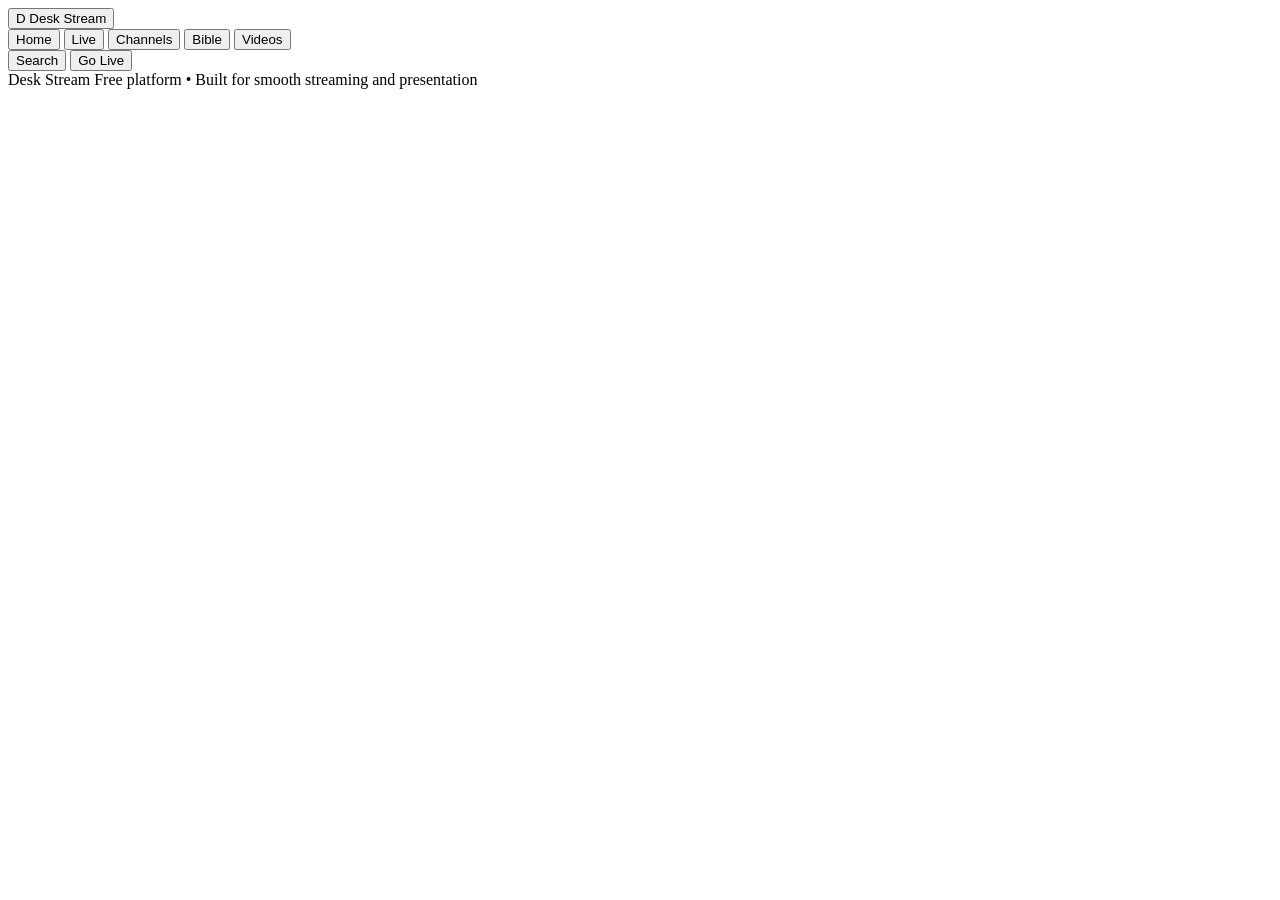
==== index.html @ 9020c69a "Create index.html" ====
<!doctype html>
<html lang="en">
<head>
  <meta charset="UTF-8">
  <meta name="viewport" content="width=device-width, initial-scale=1">
  <meta
    name="description"
    content="Desk Stream - live streaming, channels and Bible projection."
  >
  <title>Desk Stream</title>
  <link rel="stylesheet" href="/styles.css">
</head>

<body>

  <header class="topbar">

    <button class="brand" data-page="home">
      <span class="brand-mark">D</span>
      Desk Stream
    </button>

    <nav>
      <button data-page="home">Home</button>
      <button data-page="live">Live</button>
      <button data-page="channels">Channels</button>
      <button data-page="bible">Bible</button>
      <button data-page="videos">Videos</button>
    </nav>

    <div class="top-actions">
      <button class="ghost" id="searchBtn">
        Search
      </button>

      <button class="primary" data-page="studio">
        Go Live
      </button>
    </div>

  </header>

  <main id="app"></main>

  <footer>
    <span>Desk Stream</span>
    <span>
      Free platform • Built for smooth streaming and presentation
    </span>
  </footer>

  <script src="/app.js"></script>

</body>
</html>
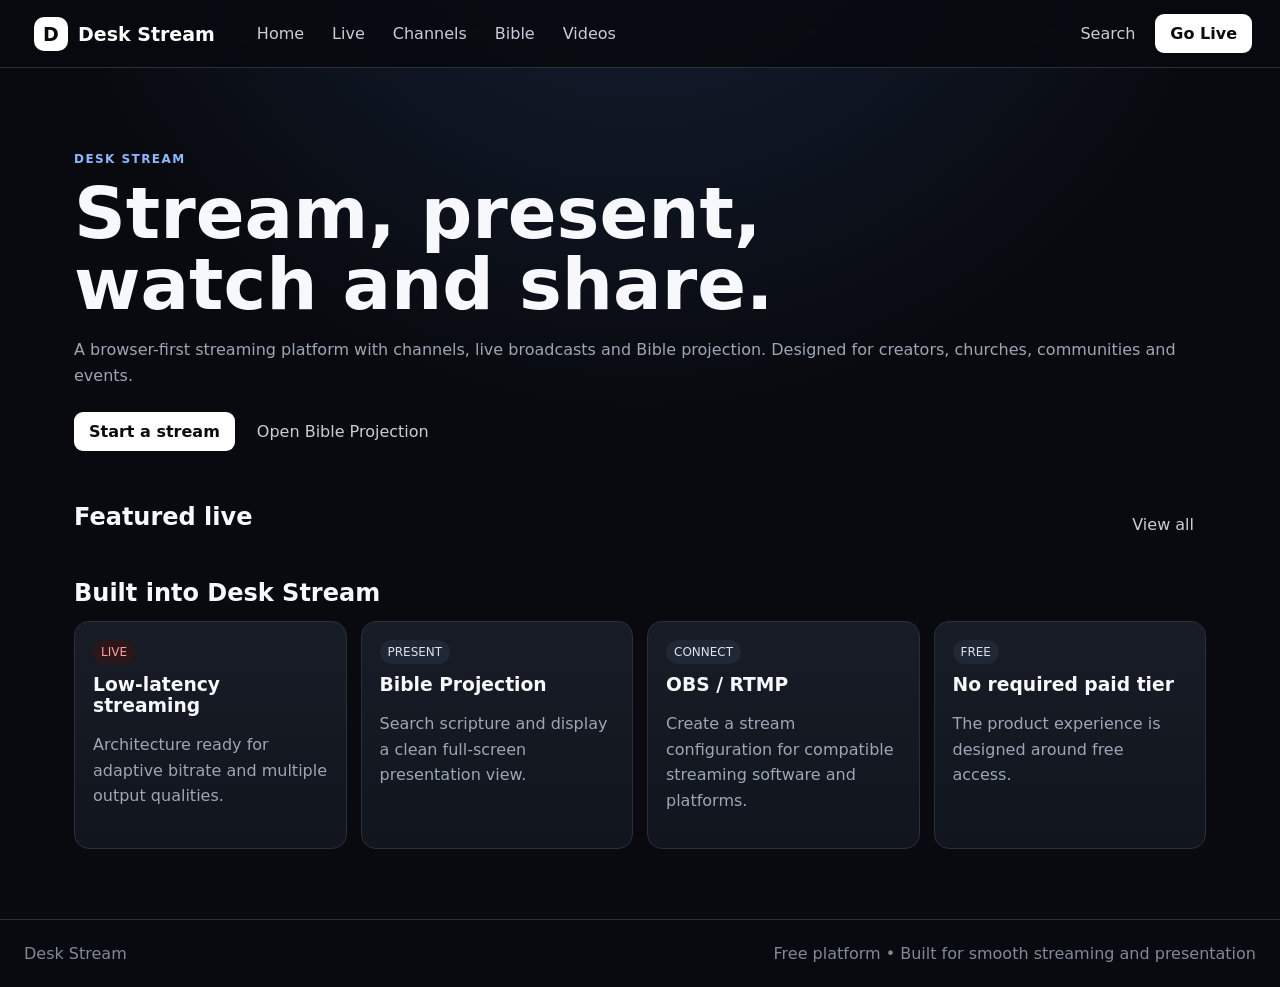
==== commit 4a474b71: "Update index.html" ====
--- a/index.html
+++ b/index.html
@@ -8,7 +8,8 @@
     content="Desk Stream - live streaming, channels and Bible projection."
   >
   <title>Desk Stream</title>
-  <link rel="stylesheet" href="/styles.css">
+
+  <link rel="stylesheet" href="./styles.css">
 </head>
 
 <body>
@@ -49,7 +50,7 @@
     </span>
   </footer>
 
-  <script src="/app.js"></script>
+  <script src="./app.js"></script>
 
 </body>
 </html>
--- a/styles.css
+++ b/styles.css
@@ -0,0 +1,407 @@
+:root {
+  font-family:
+    Inter,
+    system-ui,
+    -apple-system,
+    BlinkMacSystemFont,
+    "Segoe UI",
+    sans-serif;
+
+  color: #f7f8fb;
+  background: #080a0f;
+
+  --panel: #11151d;
+  --panel2: #171c26;
+  --line: #29303d;
+  --muted: #9da6b5;
+  --accent: #6ea8ff;
+}
+
+* {
+  box-sizing: border-box;
+}
+
+body {
+  margin: 0;
+  min-height: 100vh;
+  background:
+    radial-gradient(
+      circle at 50% -20%,
+      #17243b,
+      #080a0f 45%
+    );
+}
+
+/* Buttons */
+
+button,
+input,
+select,
+textarea {
+  font: inherit;
+}
+
+button {
+  cursor: pointer;
+}
+
+/* Top navigation */
+
+.topbar {
+  height: 68px;
+
+  display: flex;
+  align-items: center;
+  gap: 24px;
+
+  padding: 0 28px;
+
+  border-bottom: 1px solid var(--line);
+
+  background: rgba(8, 10, 15, 0.88);
+
+  position: sticky;
+  top: 0;
+
+  z-index: 5;
+
+  backdrop-filter: blur(14px);
+}
+
+.brand {
+  border: 0;
+  background: none;
+
+  color: white;
+
+  font-size: 19px;
+  font-weight: 800;
+
+  display: flex;
+  align-items: center;
+  gap: 10px;
+}
+
+.brand-mark {
+  width: 34px;
+  height: 34px;
+
+  display: grid;
+  place-items: center;
+
+  border-radius: 10px;
+
+  background: #ffffff;
+  color: #080a0f;
+}
+
+nav {
+  display: flex;
+  gap: 4px;
+  flex: 1;
+}
+
+nav button,
+.ghost {
+  background: transparent;
+
+  border: 0;
+
+  color: #c7ceda;
+
+  padding: 10px 12px;
+
+  border-radius: 9px;
+}
+
+nav button:hover,
+.ghost:hover {
+  background: #161b24;
+  color: white;
+}
+
+.top-actions {
+  display: flex;
+  gap: 8px;
+}
+
+/* Primary button */
+
+.primary {
+  border: 0;
+
+  background: white;
+  color: #090b10;
+
+  font-weight: 750;
+
+  padding: 10px 15px;
+
+  border-radius: 9px;
+}
+
+.primary:hover {
+  opacity: 0.9;
+}
+
+/* Main */
+
+main {
+  max-width: 1180px;
+
+  margin: auto;
+
+  padding: 42px 24px 70px;
+}
+
+/* Hero */
+
+.hero {
+  padding: 42px 0 28px;
+}
+
+.eyebrow {
+  color: #8db8ff;
+
+  font-weight: 750;
+
+  text-transform: uppercase;
+
+  letter-spacing: 0.12em;
+
+  font-size: 12px;
+}
+
+h1 {
+  font-size: clamp(38px, 7vw, 72px);
+
+  line-height: 0.98;
+
+  max-width: 780px;
+
+  margin: 12px 0 18px;
+}
+
+h2 {
+  margin: 0 0 14px;
+}
+
+p {
+  color: var(--muted);
+
+  line-height: 1.6;
+}
+
+/* Actions */
+
+.actions {
+  display: flex;
+
+  gap: 10px;
+
+  flex-wrap: wrap;
+
+  margin: 24px 0;
+}
+
+/* Cards */
+
+.grid {
+  display: grid;
+
+  grid-template-columns:
+    repeat(
+      auto-fit,
+      minmax(220px, 1fr)
+    );
+
+  gap: 14px;
+}
+
+.card {
+  background:
+    linear-gradient(
+      180deg,
+      var(--panel2),
+      var(--panel)
+    );
+
+  border: 1px solid var(--line);
+
+  border-radius: 15px;
+
+  padding: 18px;
+}
+
+.card h3 {
+  margin: 10px 0 7px;
+}
+
+/* Badges */
+
+.badge {
+  display: inline-flex;
+
+  padding: 5px 8px;
+
+  border-radius: 999px;
+
+  background: #202735;
+
+  color: #d9e1ed;
+
+  font-size: 12px;
+}
+
+.live {
+  background: #2b1719;
+  color: #ff9ca1;
+}
+
+/* Video player */
+
+.video {
+  aspect-ratio: 16 / 9;
+
+  border-radius: 16px;
+
+  border: 1px solid var(--line);
+
+  background: #030407;
+
+  display: grid;
+
+  place-items: center;
+
+  color: #687284;
+}
+
+/* Forms */
+
+.row {
+  display: flex;
+
+  gap: 10px;
+
+  align-items: center;
+
+  justify-content: space-between;
+
+  flex-wrap: wrap;
+}
+
+.form {
+  display: grid;
+
+  gap: 14px;
+
+  max-width: 720px;
+}
+
+label {
+  display: grid;
+
+  gap: 7px;
+
+  color: #d7dce5;
+
+  font-weight: 650;
+}
+
+input,
+select,
+textarea {
+  width: 100%;
+
+  padding: 12px 13px;
+
+  border-radius: 9px;
+
+  border: 1px solid var(--line);
+
+  background: #0c1017;
+
+  color: white;
+
+  outline: none;
+}
+
+input:focus,
+select:focus,
+textarea:focus {
+  border-color: #668fd0;
+}
+
+/* Code blocks */
+
+pre {
+  overflow: auto;
+
+  background: #07090d;
+
+  border: 1px solid var(--line);
+
+  padding: 14px;
+
+  border-radius: 10px;
+}
+
+/* Empty states */
+
+.empty {
+  padding: 50px 20px;
+
+  text-align: center;
+
+  border: 1px dashed var(--line);
+
+  border-radius: 14px;
+}
+
+.small {
+  font-size: 13px;
+
+  color: #8993a3;
+}
+
+/* Footer */
+
+footer {
+  border-top: 1px solid var(--line);
+
+  color: #7f8998;
+
+  padding: 24px;
+
+  display: flex;
+
+  justify-content: space-between;
+
+  gap: 20px;
+
+  flex-wrap: wrap;
+}
+
+/* Mobile */
+
+@media (max-width: 800px) {
+
+  .topbar {
+    padding: 0 14px;
+
+    gap: 8px;
+  }
+
+  nav {
+    display: none;
+  }
+
+  .top-actions {
+    margin-left: auto;
+  }
+
+  main {
+    padding: 28px 16px 50px;
+  }
+
+}
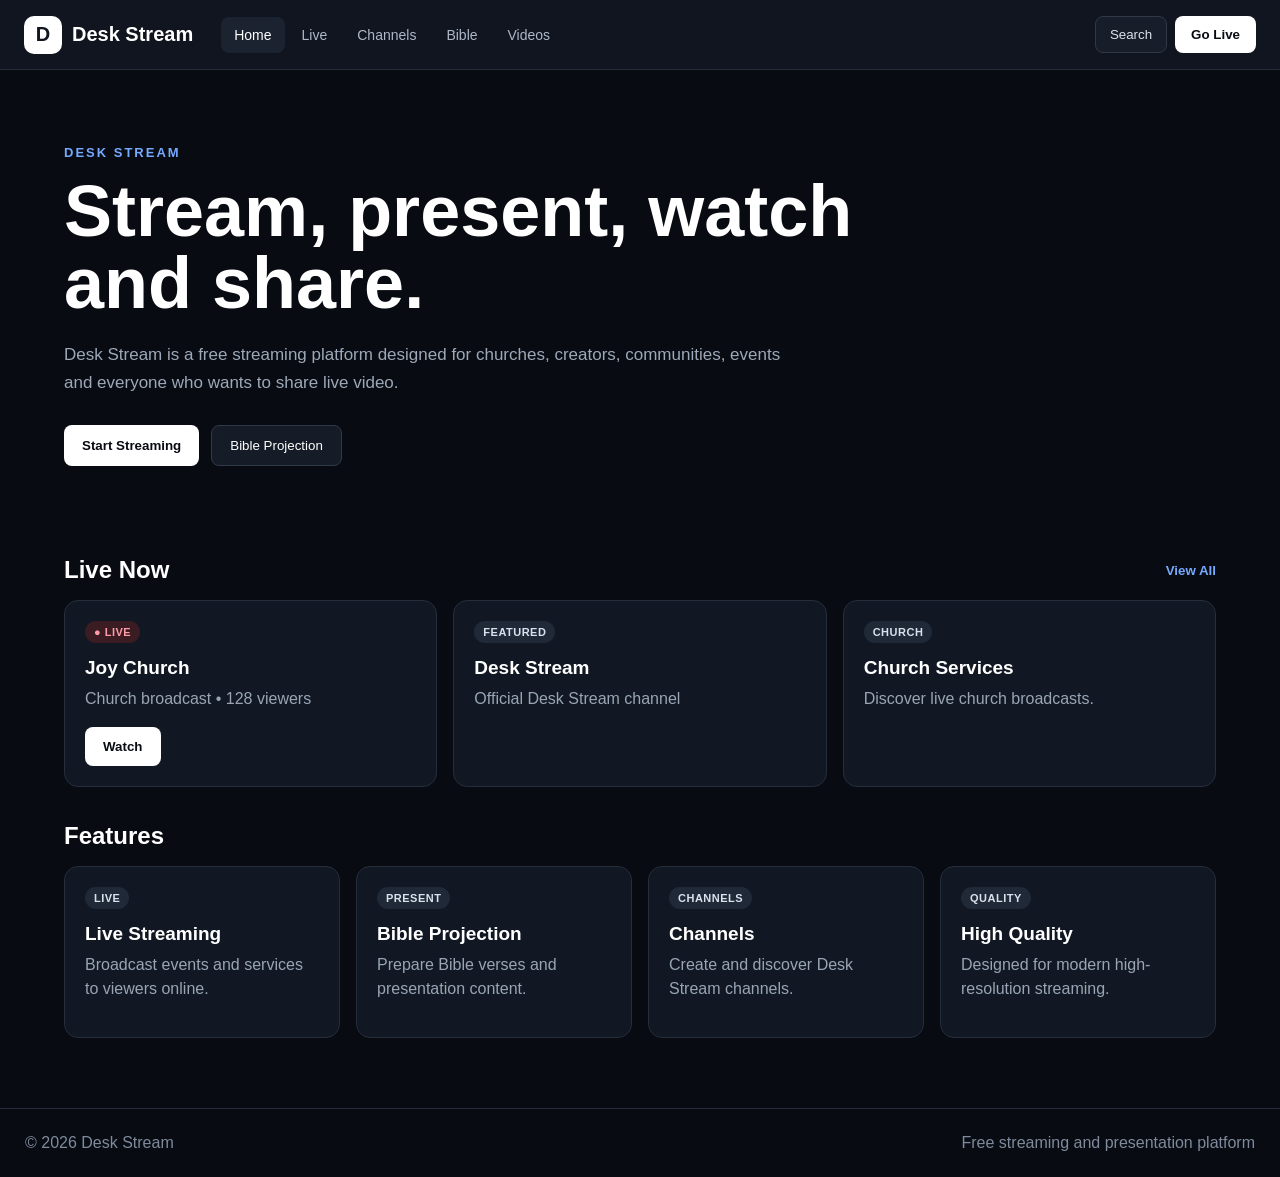
==== commit c3ece386: "Update index.html" ====
--- a/index.html
+++ b/index.html
@@ -1,56 +1,1475 @@
-<!doctype html>
+<!DOCTYPE html>
 <html lang="en">
 <head>
   <meta charset="UTF-8">
-  <meta name="viewport" content="width=device-width, initial-scale=1">
-  <meta
-    name="description"
-    content="Desk Stream - live streaming, channels and Bible projection."
-  >
+  <meta name="viewport" content="width=device-width, initial-scale=1.0">
+
   <title>Desk Stream</title>
 
-  <link rel="stylesheet" href="./styles.css">
+  <style>
+    * {
+      box-sizing: border-box;
+      margin: 0;
+      padding: 0;
+    }
+
+    body {
+      font-family: Arial, Helvetica, sans-serif;
+      background: #080b12;
+      color: #ffffff;
+      min-height: 100vh;
+    }
+
+    button {
+      font-family: inherit;
+      cursor: pointer;
+    }
+
+    /* =========================
+       TOP BAR
+    ========================= */
+
+    .topbar {
+      height: 70px;
+      background: #10151f;
+      border-bottom: 1px solid #252d3a;
+
+      display: flex;
+      align-items: center;
+
+      padding: 0 24px;
+      gap: 28px;
+
+      position: sticky;
+      top: 0;
+      z-index: 100;
+    }
+
+    .brand {
+      display: flex;
+      align-items: center;
+      gap: 10px;
+
+      background: transparent;
+      border: none;
+      color: white;
+
+      font-size: 20px;
+      font-weight: 700;
+
+      white-space: nowrap;
+    }
+
+    .brand-icon {
+      width: 38px;
+      height: 38px;
+
+      background: #ffffff;
+      color: #10151f;
+
+      border-radius: 10px;
+
+      display: flex;
+      align-items: center;
+      justify-content: center;
+
+      font-weight: 800;
+      font-size: 20px;
+    }
+
+    .nav {
+      display: flex;
+      align-items: center;
+      gap: 4px;
+
+      flex: 1;
+    }
+
+    .nav button {
+      background: transparent;
+      border: none;
+
+      color: #aeb8c8;
+
+      padding: 10px 13px;
+      border-radius: 8px;
+
+      font-size: 14px;
+    }
+
+    .nav button:hover,
+    .nav button.active {
+      background: #1b2230;
+      color: white;
+    }
+
+    .top-actions {
+      display: flex;
+      gap: 8px;
+    }
+
+    .search-button {
+      background: #171e29;
+      border: 1px solid #303948;
+
+      color: #dbe2ec;
+
+      padding: 10px 14px;
+      border-radius: 8px;
+    }
+
+    .live-button {
+      background: white;
+      color: #080b12;
+
+      border: none;
+
+      padding: 10px 16px;
+      border-radius: 8px;
+
+      font-weight: 700;
+    }
+
+    /* =========================
+       MAIN
+    ========================= */
+
+    main {
+      width: min(1200px, 100%);
+      margin: auto;
+      padding: 40px 24px 70px;
+    }
+
+    /* =========================
+       HERO
+    ========================= */
+
+    .hero {
+      padding: 35px 0 55px;
+    }
+
+    .eyebrow {
+      color: #75aaff;
+
+      font-size: 13px;
+      font-weight: 700;
+
+      letter-spacing: 2px;
+
+      margin-bottom: 15px;
+    }
+
+    .hero h1 {
+      font-size: clamp(42px, 7vw, 72px);
+      line-height: 1;
+
+      max-width: 850px;
+
+      margin-bottom: 22px;
+    }
+
+    .hero p {
+      max-width: 720px;
+
+      color: #9da8b8;
+
+      font-size: 17px;
+      line-height: 1.65;
+    }
+
+    .hero-actions {
+      display: flex;
+      gap: 12px;
+
+      margin-top: 28px;
+
+      flex-wrap: wrap;
+    }
+
+    .primary-button {
+      background: white;
+      color: #080b12;
+
+      border: none;
+
+      padding: 12px 18px;
+
+      border-radius: 8px;
+
+      font-weight: 700;
+    }
+
+    .secondary-button {
+      background: #151c27;
+
+      color: white;
+
+      border: 1px solid #303948;
+
+      padding: 12px 18px;
+
+      border-radius: 8px;
+    }
+
+    /* =========================
+       SECTIONS
+    ========================= */
+
+    .section {
+      margin-top: 35px;
+    }
+
+    .section-header {
+      display: flex;
+      align-items: center;
+      justify-content: space-between;
+
+      gap: 15px;
+
+      margin-bottom: 16px;
+    }
+
+    .section-header h2 {
+      font-size: 24px;
+    }
+
+    .section-header button {
+      background: transparent;
+      border: none;
+
+      color: #75aaff;
+
+      font-weight: 600;
+    }
+
+    /* =========================
+       CARDS
+    ========================= */
+
+    .cards {
+      display: grid;
+
+      grid-template-columns:
+        repeat(auto-fit, minmax(220px, 1fr));
+
+      gap: 16px;
+    }
+
+    .card {
+      background: #111823;
+
+      border: 1px solid #252e3b;
+
+      border-radius: 14px;
+
+      padding: 20px;
+
+      min-height: 170px;
+
+      transition: transform 0.15s ease,
+                  border-color 0.15s ease;
+    }
+
+    .card:hover {
+      transform: translateY(-2px);
+      border-color: #3c485a;
+    }
+
+    .card h3 {
+      font-size: 19px;
+      margin: 14px 0 8px;
+    }
+
+    .card p {
+      color: #99a5b5;
+
+      line-height: 1.5;
+
+      margin-bottom: 16px;
+    }
+
+    .badge {
+      display: inline-block;
+
+      background: #202938;
+
+      color: #d9e1ec;
+
+      border-radius: 30px;
+
+      padding: 5px 9px;
+
+      font-size: 11px;
+      font-weight: 700;
+
+      letter-spacing: 0.5px;
+    }
+
+    .live-badge {
+      background: #3a1c22;
+      color: #ff9ca8;
+    }
+
+    /* =========================
+       PLAYER
+    ========================= */
+
+    .player {
+      width: 100%;
+
+      aspect-ratio: 16 / 9;
+
+      background: #020306;
+
+      border: 1px solid #252e3b;
+
+      border-radius: 15px;
+
+      display: flex;
+      align-items: center;
+      justify-content: center;
+
+      color: #6f7c8e;
+
+      margin-bottom: 20px;
+    }
+
+    /* =========================
+       SEARCH
+    ========================= */
+
+    .search-box {
+      display: flex;
+      gap: 10px;
+
+      margin-bottom: 30px;
+    }
+
+    .search-box input {
+      flex: 1;
+
+      background: #111823;
+
+      color: white;
+
+      border: 1px solid #303948;
+
+      padding: 13px;
+
+      border-radius: 8px;
+
+      outline: none;
+    }
+
+    /* =========================
+       FOOTER
+    ========================= */
+
+    footer {
+      border-top: 1px solid #252d3a;
+
+      padding: 25px;
+
+      color: #7f8b9c;
+
+      display: flex;
+      justify-content: space-between;
+
+      gap: 20px;
+
+      flex-wrap: wrap;
+    }
+
+    /* =========================
+       MOBILE
+    ========================= */
+
+    @media (max-width: 850px) {
+      .topbar {
+        padding: 0 15px;
+      }
+
+      .nav {
+        display: none;
+      }
+
+      .top-actions {
+        margin-left: auto;
+      }
+    }
+
+    @media (max-width: 550px) {
+      .search-button {
+        display: none;
+      }
+
+      main {
+        padding: 25px 15px 50px;
+      }
+
+      .hero {
+        padding-top: 20px;
+      }
+
+      footer {
+        font-size: 13px;
+      }
+    }
+  </style>
 </head>
 
 <body>
 
+  <!-- =========================
+       TOP NAVIGATION
+  ========================= -->
+
   <header class="topbar">
 
-    <button class="brand" data-page="home">
-      <span class="brand-mark">D</span>
-      Desk Stream
+    <button class="brand" onclick="showHome()">
+
+      <span class="brand-icon">D</span>
+
+      <span>Desk Stream</span>
+
     </button>
 
-    <nav>
-      <button data-page="home">Home</button>
-      <button data-page="live">Live</button>
-      <button data-page="channels">Channels</button>
-      <button data-page="bible">Bible</button>
-      <button data-page="videos">Videos</button>
+
+    <nav class="nav">
+
+      <button id="nav-home" onclick="showHome()">
+        Home
+      </button>
+
+      <button id="nav-live" onclick="showLive()">
+        Live
+      </button>
+
+      <button id="nav-channels" onclick="showChannels()">
+        Channels
+      </button>
+
+      <button id="nav-bible" onclick="showBible()">
+        Bible
+      </button>
+
+      <button id="nav-videos" onclick="showVideos()">
+        Videos
+      </button>
+
     </nav>
 
+
     <div class="top-actions">
-      <button class="ghost" id="searchBtn">
+
+      <button
+        class="search-button"
+        onclick="showSearch()"
+      >
         Search
       </button>
 
-      <button class="primary" data-page="studio">
+      <button
+        class="live-button"
+        onclick="showStudio()"
+      >
         Go Live
       </button>
+
     </div>
 
   </header>
 
+
+  <!-- =========================
+       APPLICATION
+  ========================= -->
+
   <main id="app"></main>
 
+
+  <!-- =========================
+       FOOTER
+  ========================= -->
+
   <footer>
-    <span>Desk Stream</span>
+
     <span>
-      Free platform • Built for smooth streaming and presentation
+      © 2026 Desk Stream
     </span>
+
+    <span>
+      Free streaming and presentation platform
+    </span>
+
   </footer>
 
-  <script src="./app.js"></script>
+
+  <!-- =========================
+       APPLICATION JAVASCRIPT
+  ========================= -->
+
+  <script>
+
+    /* -------------------------
+       NAVIGATION
+    ------------------------- */
+
+    function clearActiveNav() {
+
+      document
+        .querySelectorAll(".nav button")
+        .forEach(button => {
+          button.classList.remove("active");
+        });
+
+    }
+
+
+    function activateNav(id) {
+
+      clearActiveNav();
+
+      const button =
+        document.getElementById(id);
+
+      if (button) {
+        button.classList.add("active");
+      }
+
+    }
+
+
+    /* -------------------------
+       HOME
+    ------------------------- */
+
+    function showHome() {
+
+      activateNav("nav-home");
+
+      document.getElementById("app").innerHTML = `
+
+        <section class="hero">
+
+          <div class="eyebrow">
+            DESK STREAM
+          </div>
+
+          <h1>
+            Stream, present, watch and share.
+          </h1>
+
+          <p>
+            Desk Stream is a free streaming platform
+            designed for churches, creators,
+            communities, events and everyone who
+            wants to share live video.
+          </p>
+
+          <div class="hero-actions">
+
+            <button
+              class="primary-button"
+              onclick="showStudio()"
+            >
+              Start Streaming
+            </button>
+
+            <button
+              class="secondary-button"
+              onclick="showBible()"
+            >
+              Bible Projection
+            </button>
+
+          </div>
+
+        </section>
+
+
+        <section class="section">
+
+          <div class="section-header">
+
+            <h2>
+              Live Now
+            </h2>
+
+            <button onclick="showLive()">
+              View All
+            </button>
+
+          </div>
+
+
+          <div class="cards">
+
+            <div class="card">
+
+              <span class="badge live-badge">
+                ● LIVE
+              </span>
+
+              <h3>
+                Joy Church
+              </h3>
+
+              <p>
+                Church broadcast • 128 viewers
+              </p>
+
+              <button
+                class="primary-button"
+                onclick="watchLive()"
+              >
+                Watch
+              </button>
+
+            </div>
+
+
+            <div class="card">
+
+              <span class="badge">
+                FEATURED
+              </span>
+
+              <h3>
+                Desk Stream
+              </h3>
+
+              <p>
+                Official Desk Stream channel
+              </p>
+
+            </div>
+
+
+            <div class="card">
+
+              <span class="badge">
+                CHURCH
+              </span>
+
+              <h3>
+                Church Services
+              </h3>
+
+              <p>
+                Discover live church broadcasts.
+              </p>
+
+            </div>
+
+          </div>
+
+        </section>
+
+
+        <section class="section">
+
+          <div class="section-header">
+
+            <h2>
+              Features
+            </h2>
+
+          </div>
+
+
+          <div class="cards">
+
+            <div class="card">
+
+              <span class="badge">
+                LIVE
+              </span>
+
+              <h3>
+                Live Streaming
+              </h3>
+
+              <p>
+                Broadcast events and services
+                to viewers online.
+              </p>
+
+            </div>
+
+
+            <div class="card">
+
+              <span class="badge">
+                PRESENT
+              </span>
+
+              <h3>
+                Bible Projection
+              </h3>
+
+              <p>
+                Prepare Bible verses and
+                presentation content.
+              </p>
+
+            </div>
+
+
+            <div class="card">
+
+              <span class="badge">
+                CHANNELS
+              </span>
+
+              <h3>
+                Channels
+              </h3>
+
+              <p>
+                Create and discover Desk Stream
+                channels.
+              </p>
+
+            </div>
+
+
+            <div class="card">
+
+              <span class="badge">
+                QUALITY
+              </span>
+
+              <h3>
+                High Quality
+              </h3>
+
+              <p>
+                Designed for modern
+                high-resolution streaming.
+              </p>
+
+            </div>
+
+          </div>
+
+        </section>
+
+      `;
+
+    }
+
+
+    /* -------------------------
+       LIVE
+    ------------------------- */
+
+    function showLive() {
+
+      activateNav("nav-live");
+
+      document.getElementById("app").innerHTML = `
+
+        <section class="hero">
+
+          <div class="eyebrow">
+            LIVE
+          </div>
+
+          <h1>
+            Live broadcasts
+          </h1>
+
+          <p>
+            Watch live broadcasts from
+            Desk Stream channels.
+          </p>
+
+        </section>
+
+
+        <section class="section">
+
+          <div class="cards">
+
+            <div class="card">
+
+              <span class="badge live-badge">
+                ● LIVE
+              </span>
+
+              <h3>
+                Joy Church
+              </h3>
+
+              <p>
+                Church service • 128 viewers
+              </p>
+
+              <button
+                class="primary-button"
+                onclick="watchLive()"
+              >
+                Watch Live
+              </button>
+
+            </div>
+
+
+            <div class="card">
+
+              <span class="badge live-badge">
+                ● LIVE
+              </span>
+
+              <h3>
+                Desk Stream Events
+              </h3>
+
+              <p>
+                Live events and broadcasts.
+              </p>
+
+              <button
+                class="primary-button"
+                onclick="watchLive()"
+              >
+                Watch
+              </button>
+
+            </div>
+
+          </div>
+
+        </section>
+
+      `;
+
+    }
+
+
+    /* -------------------------
+       CHANNELS
+    ------------------------- */
+
+    function showChannels() {
+
+      activateNav("nav-channels");
+
+      document.getElementById("app").innerHTML = `
+
+        <section class="hero">
+
+          <div class="eyebrow">
+            CHANNELS
+          </div>
+
+          <h1>
+            Discover channels
+          </h1>
+
+          <p>
+            Find streams and content from
+            the Desk Stream community.
+          </p>
+
+        </section>
+
+
+        <section class="section">
+
+          <div class="cards">
+
+            <div class="card">
+
+              <span class="badge">
+                CHURCHES
+              </span>
+
+              <h3>
+                Joy Church
+              </h3>
+
+              <p>
+                Live church broadcasts
+                and services.
+              </p>
+
+            </div>
+
+
+            <div class="card">
+
+              <span class="badge">
+                GAMING
+              </span>
+
+              <h3>
+                Gaming
+              </h3>
+
+              <p>
+                Gaming livestreams
+                and events.
+              </p>
+
+            </div>
+
+
+            <div class="card">
+
+              <span class="badge">
+                MUSIC
+              </span>
+
+              <h3>
+                Music
+              </h3>
+
+              <p>
+                Music broadcasts
+                and performances.
+              </p>
+
+            </div>
+
+
+            <div class="card">
+
+              <span class="badge">
+                EVENTS
+              </span>
+
+              <h3>
+                Events
+              </h3>
+
+              <p>
+                Conferences, meetings
+                and special events.
+              </p>
+
+            </div>
+
+          </div>
+
+        </section>
+
+      `;
+
+    }
+
+
+    /* -------------------------
+       BIBLE
+    ------------------------- */
+
+    function showBible() {
+
+      activateNav("nav-bible");
+
+      document.getElementById("app").innerHTML = `
+
+        <section class="hero">
+
+          <div class="eyebrow">
+            BIBLE PROJECTION
+          </div>
+
+          <h1>
+            Bible Presentation
+          </h1>
+
+          <p>
+            Prepare scripture for your
+            presentation and projection.
+          </p>
+
+        </section>
+
+
+        <section class="section">
+
+          <div class="cards">
+
+            <div class="card">
+
+              <span class="badge">
+                SCRIPTURE
+              </span>
+
+              <h3>
+                Bible Search
+              </h3>
+
+              <p>
+                Search for a Bible book,
+                chapter and verse.
+              </p>
+
+              <button
+                class="primary-button"
+                onclick="openProjection()"
+              >
+                Open Projection
+              </button>
+
+            </div>
+
+
+            <div class="card">
+
+              <span class="badge">
+                DISPLAY
+              </span>
+
+              <h3>
+                Audience Display
+              </h3>
+
+              <p>
+                A clean presentation screen
+                for your audience.
+              </p>
+
+            </div>
+
+
+            <div class="card">
+
+              <span class="badge">
+                STAGE
+              </span>
+
+              <h3>
+                Stage Display
+              </h3>
+
+              <p>
+                Prepare upcoming verses
+                and presentation notes.
+              </p>
+
+            </div>
+
+          </div>
+
+        </section>
+
+      `;
+
+    }
+
+
+    /* -------------------------
+       PROJECTION
+    ------------------------- */
+
+    function openProjection() {
+
+      document.getElementById("app").innerHTML = `
+
+        <section class="hero">
+
+          <div class="eyebrow">
+            PROJECTION
+          </div>
+
+          <h1>
+            Bible Projection
+          </h1>
+
+          <p>
+            Projection preview.
+          </p>
+
+        </section>
+
+
+        <div class="player">
+
+          Bible Projection Preview
+
+        </div>
+
+
+        <button
+          class="primary-button"
+          onclick="showBible()"
+        >
+          Back to Bible
+
+        </button>
+
+      `;
+
+    }
+
+
+    /* -------------------------
+       VIDEOS
+    ------------------------- */
+
+    function showVideos() {
+
+      activateNav("nav-videos");
+
+      document.getElementById("app").innerHTML = `
+
+        <section class="hero">
+
+          <div class="eyebrow">
+            VIDEOS
+          </div>
+
+          <h1>
+            Video Library
+          </h1>
+
+          <p>
+            Your recorded videos and
+            broadcasts will appear here.
+          </p>
+
+        </section>
+
+
+        <section class="section">
+
+          <div class="cards">
+
+            <div class="card">
+
+              <span class="badge">
+                VIDEO
+              </span>
+
+              <h3>
+                Your Videos
+              </h3>
+
+              <p>
+                Upload and organize recordings
+                in a future version.
+              </p>
+
+            </div>
+
+
+            <div class="card">
+
+              <span class="badge">
+                RECORDINGS
+              </span>
+
+              <h3>
+                Live Recordings
+              </h3>
+
+              <p>
+                Saved broadcasts will appear here.
+              </p>
+
+            </div>
+
+          </div>
+
+        </section>
+
+      `;
+
+    }
+
+
+    /* -------------------------
+       CREATOR STUDIO
+    ------------------------- */
+
+    function showStudio() {
+
+      clearActiveNav();
+
+      document.getElementById("app").innerHTML = `
+
+        <section class="hero">
+
+          <div class="eyebrow">
+            CREATOR STUDIO
+          </div>
+
+          <h1>
+            Go Live
+          </h1>
+
+          <p>
+            Configure your Desk Stream
+            broadcast.
+          </p>
+
+        </section>
+
+
+        <section class="section">
+
+          <div class="cards">
+
+            <div class="card">
+
+              <span class="badge">
+                STREAM
+              </span>
+
+              <h3>
+                Create Broadcast
+              </h3>
+
+              <p>
+                Set up a new Desk Stream broadcast.
+              </p>
+
+              <button
+                class="primary-button"
+                onclick="createStream()"
+              >
+                Create Stream
+              </button>
+
+            </div>
+
+
+            <div class="card">
+
+              <span class="badge">
+                DESTINATIONS
+              </span>
+
+              <h3>
+                Streaming Platforms
+              </h3>
+
+              <p>
+                YouTube • TikTok • Facebook
+                • Twitch • Custom RTMP
+              </p>
+
+            </div>
+
+
+            <div class="card">
+
+              <span class="badge">
+                QUALITY
+              </span>
+
+              <h3>
+                Video Quality
+              </h3>
+
+              <p>
+                1080p • 1440p • 4K
+              </p>
+
+            </div>
+
+          </div>
+
+        </section>
+
+      `;
+
+    }
+
+
+    /* -------------------------
+       CREATE STREAM
+    ------------------------- */
+
+    function createStream() {
+
+      alert(
+        "Desk Stream streaming setup will be connected in the next version."
+      );
+
+    }
+
+
+    /* -------------------------
+       WATCH
+    ------------------------- */
+
+    function watchLive() {
+
+      document.getElementById("app").innerHTML = `
+
+        <section class="hero">
+
+          <div class="eyebrow">
+            LIVE PLAYER
+          </div>
+
+          <h1>
+            Joy Church
+          </h1>
+
+          <p>
+            Live broadcast preview.
+          </p>
+
+        </section>
+
+
+        <div class="player">
+
+          Live video player
+
+        </div>
+
+
+        <button
+          class="primary-button"
+          onclick="showLive()"
+        >
+          Back to Live
+
+        </button>
+
+      `;
+
+    }
+
+
+    /* -------------------------
+       SEARCH
+    ------------------------- */
+
+    function showSearch() {
+
+      clearActiveNav();
+
+      document.getElementById("app").innerHTML = `
+
+        <section class="hero">
+
+          <div class="eyebrow">
+            SEARCH
+          </div>
+
+          <h1>
+            Search Desk Stream
+          </h1>
+
+          <p>
+            Find channels, broadcasts,
+            videos and Bible content.
+          </p>
+
+        </section>
+
+
+        <div class="search-box">
+
+          <input
+            id="searchInput"
+            type="text"
+            placeholder="Search Desk Stream..."
+          >
+
+          <button
+            class="primary-button"
+            onclick="performSearch()"
+          >
+            Search
+          </button>
+
+        </div>
+
+
+        <div id="searchResults"></div>
+
+      `;
+
+    }
+
+
+    function performSearch() {
+
+      const input =
+        document.getElementById("searchInput");
+
+      const results =
+        document.getElementById("searchResults");
+
+      const query =
+        input.value.trim();
+
+      if (!query) {
+
+        results.innerHTML = `
+
+          <div class="card">
+
+            Please enter something to search.
+
+          </div>
+
+        `;
+
+        return;
+
+      }
+
+      results.innerHTML = `
+
+        <div class="card">
+
+          <span class="badge">
+            SEARCH
+          </span>
+
+          <h3>
+            Search Results
+          </h3>
+
+          <p>
+            Searching for:
+            <strong>${escapeHTML(query)}</strong>
+          </p>
+
+          <p>
+            Full Desk Stream search will be
+            connected in a future version.
+          </p>
+
+        </div>
+
+      `;
+
+    }
+
+
+    /* -------------------------
+       SECURITY HELPER
+    ------------------------- */
+
+    function escapeHTML(text) {
+
+      return text
+        .replace(/&/g, "&amp;")
+        .replace(/</g, "&lt;")
+        .replace(/>/g, "&gt;")
+        .replace(/"/g, "&quot;")
+        .replace(/'/g, "&#039;");
+
+    }
+
+
+    /* -------------------------
+       START APPLICATION
+    ------------------------- */
+
+    showHome();
+
+  </script>
 
 </body>
 </html>
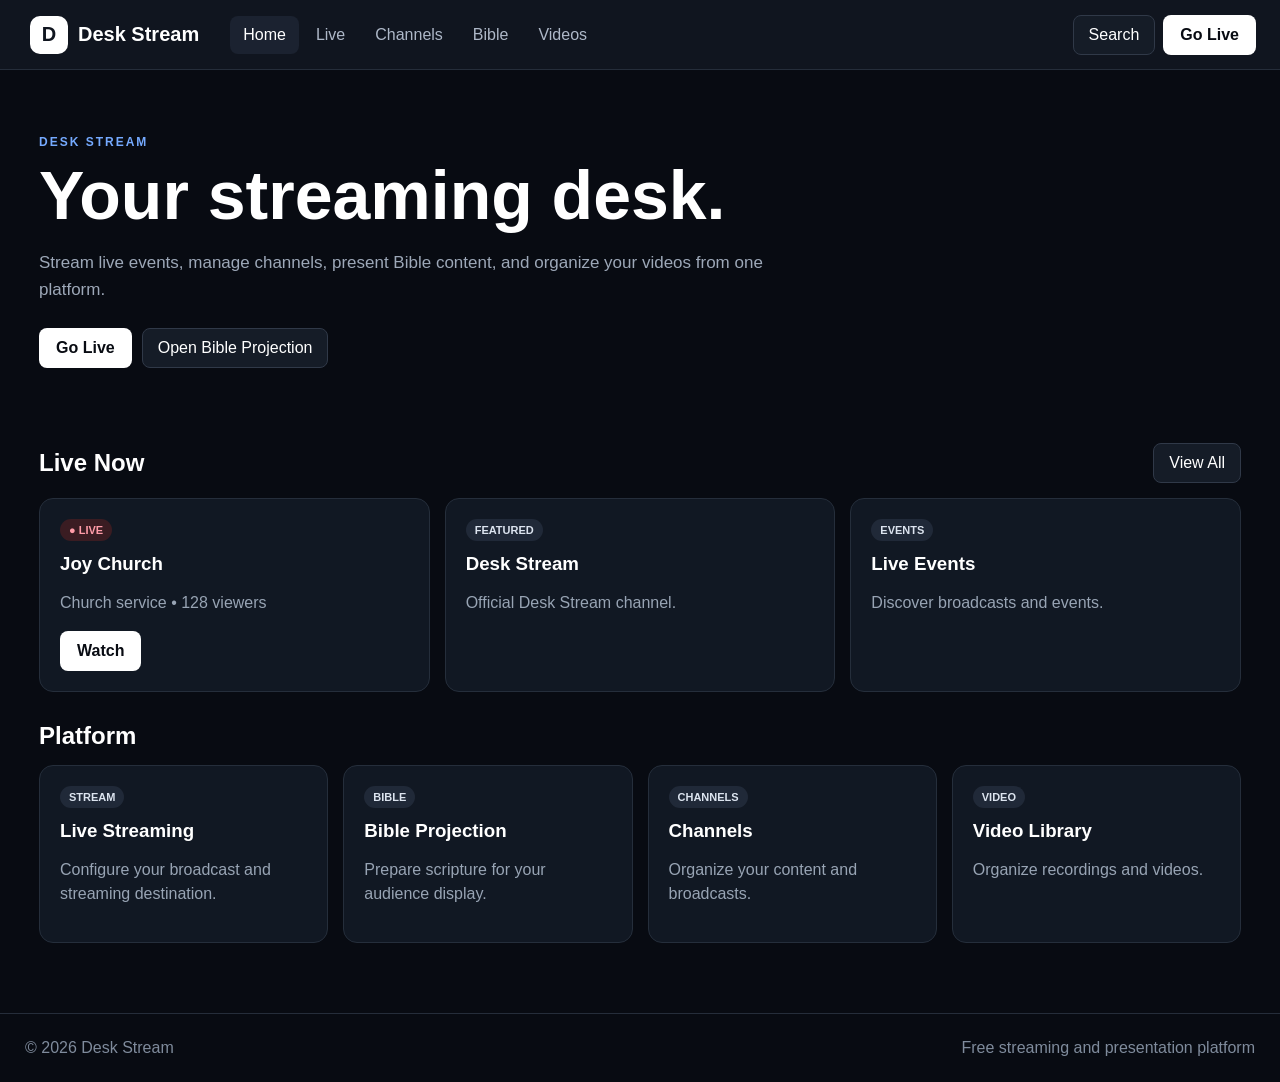
==== commit d0efc98e: "Update index.html" ====
--- a/index.html
+++ b/index.html
@@ -1,1475 +1,1800 @@
 <!DOCTYPE html>
 <html lang="en">
 <head>
-  <meta charset="UTF-8">
-  <meta name="viewport" content="width=device-width, initial-scale=1.0">
-
-  <title>Desk Stream</title>
-
-  <style>
-    * {
-      box-sizing: border-box;
-      margin: 0;
-      padding: 0;
+<meta charset="UTF-8">
+<meta name="viewport" content="width=device-width, initial-scale=1.0">
+
+<title>Desk Stream</title>
+
+<style>
+* {
+    box-sizing: border-box;
+}
+
+body {
+    margin: 0;
+    font-family: Arial, Helvetica, sans-serif;
+    background: #080b12;
+    color: #fff;
+}
+
+button,
+input,
+select,
+textarea {
+    font: inherit;
+}
+
+button {
+    cursor: pointer;
+}
+
+button:disabled {
+    opacity: .5;
+    cursor: not-allowed;
+}
+
+/* NAVIGATION */
+
+.topbar {
+    height: 70px;
+    background: #10151f;
+    border-bottom: 1px solid #252d3a;
+    display: flex;
+    align-items: center;
+    padding: 0 24px;
+    gap: 25px;
+    position: sticky;
+    top: 0;
+    z-index: 100;
+}
+
+.brand {
+    display: flex;
+    align-items: center;
+    gap: 10px;
+    background: none;
+    border: 0;
+    color: white;
+    font-size: 20px;
+    font-weight: bold;
+    white-space: nowrap;
+}
+
+.brand-icon {
+    width: 38px;
+    height: 38px;
+    border-radius: 10px;
+    background: white;
+    color: #10151f;
+    display: grid;
+    place-items: center;
+    font-weight: 900;
+}
+
+.nav {
+    display: flex;
+    gap: 4px;
+    flex: 1;
+}
+
+.nav button {
+    border: 0;
+    background: transparent;
+    color: #aeb8c8;
+    padding: 10px 13px;
+    border-radius: 8px;
+}
+
+.nav button:hover,
+.nav button.active {
+    background: #1b2230;
+    color: white;
+}
+
+.top-actions {
+    display: flex;
+    gap: 8px;
+}
+
+.search-button,
+.secondary {
+    background: #151c27;
+    color: white;
+    border: 1px solid #303948;
+    padding: 10px 15px;
+    border-radius: 8px;
+}
+
+.primary {
+    background: white;
+    color: #080b12;
+    border: 0;
+    padding: 11px 17px;
+    border-radius: 8px;
+    font-weight: bold;
+}
+
+/* MAIN */
+
+main {
+    width: min(1250px, 100%);
+    margin: auto;
+    padding: 35px 24px 70px;
+}
+
+.hero {
+    padding: 30px 0 45px;
+}
+
+.eyebrow {
+    color: #75aaff;
+    font-size: 12px;
+    font-weight: bold;
+    letter-spacing: 2px;
+    margin-bottom: 12px;
+}
+
+.hero h1 {
+    font-size: clamp(40px, 6vw, 68px);
+    margin: 0 0 20px;
+    line-height: 1;
+}
+
+.hero p {
+    color: #9da8b8;
+    max-width: 750px;
+    line-height: 1.6;
+    font-size: 17px;
+}
+
+.hero-actions {
+    display: flex;
+    gap: 10px;
+    margin-top: 25px;
+    flex-wrap: wrap;
+}
+
+/* SECTIONS */
+
+.section {
+    margin-top: 30px;
+}
+
+.section-header {
+    display: flex;
+    align-items: center;
+    justify-content: space-between;
+    margin-bottom: 15px;
+}
+
+.section-header h2 {
+    margin: 0;
+}
+
+/* CARDS */
+
+.cards {
+    display: grid;
+    grid-template-columns: repeat(auto-fit, minmax(230px, 1fr));
+    gap: 15px;
+}
+
+.card {
+    background: #111823;
+    border: 1px solid #252e3b;
+    border-radius: 14px;
+    padding: 20px;
+}
+
+.card:hover {
+    border-color: #3c485a;
+}
+
+.card h3 {
+    margin: 12px 0 8px;
+}
+
+.card p {
+    color: #98a4b4;
+    line-height: 1.5;
+}
+
+.badge {
+    display: inline-block;
+    background: #202938;
+    color: #dce4ef;
+    border-radius: 30px;
+    padding: 5px 9px;
+    font-size: 11px;
+    font-weight: bold;
+}
+
+.live-badge {
+    background: #3a1c22;
+    color: #ff9ca8;
+}
+
+/* FORMS */
+
+.form-grid {
+    display: grid;
+    grid-template-columns: repeat(2, 1fr);
+    gap: 15px;
+}
+
+.field {
+    display: flex;
+    flex-direction: column;
+    gap: 7px;
+}
+
+.field.full {
+    grid-column: 1 / -1;
+}
+
+.field label {
+    color: #cbd4df;
+    font-size: 13px;
+    font-weight: bold;
+}
+
+.field input,
+.field select,
+.field textarea {
+    width: 100%;
+    background: #0c1119;
+    color: white;
+    border: 1px solid #303948;
+    border-radius: 8px;
+    padding: 12px;
+    outline: none;
+}
+
+.field textarea {
+    min-height: 110px;
+    resize: vertical;
+}
+
+/* STREAM PREVIEW */
+
+.preview {
+    aspect-ratio: 16 / 9;
+    background: #020306;
+    border: 1px solid #252e3b;
+    border-radius: 14px;
+    display: grid;
+    place-items: center;
+    color: #697587;
+    margin-bottom: 20px;
+}
+
+.preview.live {
+    border-color: #6b2730;
+}
+
+.preview-content {
+    text-align: center;
+}
+
+.preview-content strong {
+    display: block;
+    font-size: 22px;
+    color: white;
+    margin-bottom: 7px;
+}
+
+/* STATUS */
+
+.status {
+    display: flex;
+    align-items: center;
+    gap: 8px;
+    background: #111823;
+    border: 1px solid #252e3b;
+    padding: 12px;
+    border-radius: 10px;
+    margin-bottom: 15px;
+}
+
+.status-dot {
+    width: 10px;
+    height: 10px;
+    border-radius: 50%;
+    background: #687587;
+}
+
+.status-dot.live {
+    background: #ff5967;
+}
+
+/* TABLE */
+
+.table-wrap {
+    overflow-x: auto;
+}
+
+table {
+    width: 100%;
+    border-collapse: collapse;
+    background: #111823;
+    border: 1px solid #252e3b;
+    border-radius: 12px;
+    overflow: hidden;
+}
+
+th,
+td {
+    text-align: left;
+    padding: 14px;
+    border-bottom: 1px solid #252e3b;
+}
+
+th {
+    color: #aeb8c8;
+    font-size: 13px;
+}
+
+/* PROJECTION */
+
+.projection {
+    background: #000;
+    min-height: 500px;
+    border-radius: 14px;
+    border: 1px solid #303030;
+    display: grid;
+    place-items: center;
+    text-align: center;
+    padding: 40px;
+}
+
+.projection small {
+    color: #888;
+}
+
+.projection h2 {
+    font-size: clamp(30px, 5vw, 65px);
+}
+
+/* FOOTER */
+
+footer {
+    border-top: 1px solid #252d3a;
+    padding: 25px;
+    color: #7f8b9c;
+    display: flex;
+    justify-content: space-between;
+    flex-wrap: wrap;
+}
+
+/* MOBILE */
+
+@media (max-width: 850px) {
+
+    .nav {
+        display: none;
     }
 
-    body {
-      font-family: Arial, Helvetica, sans-serif;
-      background: #080b12;
-      color: #ffffff;
-      min-height: 100vh;
+    .topbar {
+        padding: 0 15px;
     }
 
-    button {
-      font-family: inherit;
-      cursor: pointer;
+    .top-actions {
+        margin-left: auto;
     }
 
-    /* =========================
-       TOP BAR
-    ========================= */
-
-    .topbar {
-      height: 70px;
-      background: #10151f;
-      border-bottom: 1px solid #252d3a;
-
-      display: flex;
-      align-items: center;
-
-      padding: 0 24px;
-      gap: 28px;
-
-      position: sticky;
-      top: 0;
-      z-index: 100;
+    .form-grid {
+        grid-template-columns: 1fr;
     }
 
-    .brand {
-      display: flex;
-      align-items: center;
-      gap: 10px;
-
-      background: transparent;
-      border: none;
-      color: white;
-
-      font-size: 20px;
-      font-weight: 700;
-
-      white-space: nowrap;
+    .field.full {
+        grid-column: auto;
     }
-
-    .brand-icon {
-      width: 38px;
-      height: 38px;
-
-      background: #ffffff;
-      color: #10151f;
-
-      border-radius: 10px;
-
-      display: flex;
-      align-items: center;
-      justify-content: center;
-
-      font-weight: 800;
-      font-size: 20px;
+}
+
+@media (max-width: 500px) {
+
+    .search-button {
+        display: none;
     }
 
-    .nav {
-      display: flex;
-      align-items: center;
-      gap: 4px;
-
-      flex: 1;
+    main {
+        padding: 25px 15px 50px;
     }
-
-    .nav button {
-      background: transparent;
-      border: none;
-
-      color: #aeb8c8;
-
-      padding: 10px 13px;
-      border-radius: 8px;
-
-      font-size: 14px;
-    }
-
-    .nav button:hover,
-    .nav button.active {
-      background: #1b2230;
-      color: white;
-    }
-
-    .top-actions {
-      display: flex;
-      gap: 8px;
-    }
-
-    .search-button {
-      background: #171e29;
-      border: 1px solid #303948;
-
-      color: #dbe2ec;
-
-      padding: 10px 14px;
-      border-radius: 8px;
-    }
-
-    .live-button {
-      background: white;
-      color: #080b12;
-
-      border: none;
-
-      padding: 10px 16px;
-      border-radius: 8px;
-
-      font-weight: 700;
-    }
-
-    /* =========================
-       MAIN
-    ========================= */
-
-    main {
-      width: min(1200px, 100%);
-      margin: auto;
-      padding: 40px 24px 70px;
-    }
-
-    /* =========================
-       HERO
-    ========================= */
-
-    .hero {
-      padding: 35px 0 55px;
-    }
-
-    .eyebrow {
-      color: #75aaff;
-
-      font-size: 13px;
-      font-weight: 700;
-
-      letter-spacing: 2px;
-
-      margin-bottom: 15px;
-    }
-
-    .hero h1 {
-      font-size: clamp(42px, 7vw, 72px);
-      line-height: 1;
-
-      max-width: 850px;
-
-      margin-bottom: 22px;
-    }
-
-    .hero p {
-      max-width: 720px;
-
-      color: #9da8b8;
-
-      font-size: 17px;
-      line-height: 1.65;
-    }
-
-    .hero-actions {
-      display: flex;
-      gap: 12px;
-
-      margin-top: 28px;
-
-      flex-wrap: wrap;
-    }
-
-    .primary-button {
-      background: white;
-      color: #080b12;
-
-      border: none;
-
-      padding: 12px 18px;
-
-      border-radius: 8px;
-
-      font-weight: 700;
-    }
-
-    .secondary-button {
-      background: #151c27;
-
-      color: white;
-
-      border: 1px solid #303948;
-
-      padding: 12px 18px;
-
-      border-radius: 8px;
-    }
-
-    /* =========================
-       SECTIONS
-    ========================= */
-
-    .section {
-      margin-top: 35px;
-    }
-
-    .section-header {
-      display: flex;
-      align-items: center;
-      justify-content: space-between;
-
-      gap: 15px;
-
-      margin-bottom: 16px;
-    }
-
-    .section-header h2 {
-      font-size: 24px;
-    }
-
-    .section-header button {
-      background: transparent;
-      border: none;
-
-      color: #75aaff;
-
-      font-weight: 600;
-    }
-
-    /* =========================
-       CARDS
-    ========================= */
-
-    .cards {
-      display: grid;
-
-      grid-template-columns:
-        repeat(auto-fit, minmax(220px, 1fr));
-
-      gap: 16px;
-    }
-
-    .card {
-      background: #111823;
-
-      border: 1px solid #252e3b;
-
-      border-radius: 14px;
-
-      padding: 20px;
-
-      min-height: 170px;
-
-      transition: transform 0.15s ease,
-                  border-color 0.15s ease;
-    }
-
-    .card:hover {
-      transform: translateY(-2px);
-      border-color: #3c485a;
-    }
-
-    .card h3 {
-      font-size: 19px;
-      margin: 14px 0 8px;
-    }
-
-    .card p {
-      color: #99a5b5;
-
-      line-height: 1.5;
-
-      margin-bottom: 16px;
-    }
-
-    .badge {
-      display: inline-block;
-
-      background: #202938;
-
-      color: #d9e1ec;
-
-      border-radius: 30px;
-
-      padding: 5px 9px;
-
-      font-size: 11px;
-      font-weight: 700;
-
-      letter-spacing: 0.5px;
-    }
-
-    .live-badge {
-      background: #3a1c22;
-      color: #ff9ca8;
-    }
-
-    /* =========================
-       PLAYER
-    ========================= */
-
-    .player {
-      width: 100%;
-
-      aspect-ratio: 16 / 9;
-
-      background: #020306;
-
-      border: 1px solid #252e3b;
-
-      border-radius: 15px;
-
-      display: flex;
-      align-items: center;
-      justify-content: center;
-
-      color: #6f7c8e;
-
-      margin-bottom: 20px;
-    }
-
-    /* =========================
-       SEARCH
-    ========================= */
-
-    .search-box {
-      display: flex;
-      gap: 10px;
-
-      margin-bottom: 30px;
-    }
-
-    .search-box input {
-      flex: 1;
-
-      background: #111823;
-
-      color: white;
-
-      border: 1px solid #303948;
-
-      padding: 13px;
-
-      border-radius: 8px;
-
-      outline: none;
-    }
-
-    /* =========================
-       FOOTER
-    ========================= */
-
-    footer {
-      border-top: 1px solid #252d3a;
-
-      padding: 25px;
-
-      color: #7f8b9c;
-
-      display: flex;
-      justify-content: space-between;
-
-      gap: 20px;
-
-      flex-wrap: wrap;
-    }
-
-    /* =========================
-       MOBILE
-    ========================= */
-
-    @media (max-width: 850px) {
-      .topbar {
-        padding: 0 15px;
-      }
-
-      .nav {
-        display: none;
-      }
-
-      .top-actions {
-        margin-left: auto;
-      }
-    }
-
-    @media (max-width: 550px) {
-      .search-button {
-        display: none;
-      }
-
-      main {
-        padding: 25px 15px 50px;
-      }
-
-      .hero {
-        padding-top: 20px;
-      }
-
-      footer {
-        font-size: 13px;
-      }
-    }
-  </style>
+}
+</style>
 </head>
 
 <body>
 
-  <!-- =========================
-       TOP NAVIGATION
-  ========================= -->
-
-  <header class="topbar">
-
-    <button class="brand" onclick="showHome()">
-
-      <span class="brand-icon">D</span>
-
-      <span>Desk Stream</span>
-
+<header class="topbar">
+
+    <button class="brand" onclick="home()">
+        <span class="brand-icon">D</span>
+        <span>Desk Stream</span>
     </button>
 
-
     <nav class="nav">
 
-      <button id="nav-home" onclick="showHome()">
-        Home
-      </button>
-
-      <button id="nav-live" onclick="showLive()">
-        Live
-      </button>
-
-      <button id="nav-channels" onclick="showChannels()">
-        Channels
-      </button>
-
-      <button id="nav-bible" onclick="showBible()">
-        Bible
-      </button>
-
-      <button id="nav-videos" onclick="showVideos()">
-        Videos
-      </button>
+        <button id="nav-home" onclick="home()">Home</button>
+        <button id="nav-live" onclick="live()">Live</button>
+        <button id="nav-channels" onclick="channels()">Channels</button>
+        <button id="nav-bible" onclick="bible()">Bible</button>
+        <button id="nav-videos" onclick="videos()">Videos</button>
 
     </nav>
 
-
     <div class="top-actions">
 
-      <button
-        class="search-button"
-        onclick="showSearch()"
-      >
-        Search
-      </button>
-
-      <button
-        class="live-button"
-        onclick="showStudio()"
-      >
-        Go Live
-      </button>
+        <button class="search-button" onclick="searchPage()">
+            Search
+        </button>
+
+        <button class="primary" onclick="studio()">
+            Go Live
+        </button>
 
     </div>
 
-  </header>
-
-
-  <!-- =========================
-       APPLICATION
-  ========================= -->
-
-  <main id="app"></main>
-
-
-  <!-- =========================
-       FOOTER
-  ========================= -->
-
-  <footer>
+</header>
+
+<main id="app"></main>
+
+<footer>
+
+    <span>© 2026 Desk Stream</span>
 
     <span>
-      © 2026 Desk Stream
+        Free streaming and presentation platform
     </span>
 
-    <span>
-      Free streaming and presentation platform
-    </span>
-
-  </footer>
-
-
-  <!-- =========================
-       APPLICATION JAVASCRIPT
-  ========================= -->
-
-  <script>
-
-    /* -------------------------
-       NAVIGATION
-    ------------------------- */
-
-    function clearActiveNav() {
-
-      document
+</footer>
+
+<script>
+
+/* ==========================
+   NAVIGATION
+========================== */
+
+function activate(id) {
+
+    document
         .querySelectorAll(".nav button")
         .forEach(button => {
-          button.classList.remove("active");
+            button.classList.remove("active");
         });
 
+    const button = document.getElementById(id);
+
+    if (button) {
+        button.classList.add("active");
     }
-
-
-    function activateNav(id) {
-
-      clearActiveNav();
-
-      const button =
-        document.getElementById(id);
-
-      if (button) {
-        button.classList.add("active");
-      }
-
+}
+
+
+/* ==========================
+   HOME
+========================== */
+
+function home() {
+
+    activate("nav-home");
+
+    app.innerHTML = `
+
+        <section class="hero">
+
+            <div class="eyebrow">
+                DESK STREAM
+            </div>
+
+            <h1>
+                Your streaming desk.
+            </h1>
+
+            <p>
+                Stream live events, manage channels,
+                present Bible content, and organize
+                your videos from one platform.
+            </p>
+
+            <div class="hero-actions">
+
+                <button class="primary" onclick="studio()">
+                    Go Live
+                </button>
+
+                <button class="secondary" onclick="bible()">
+                    Open Bible Projection
+                </button>
+
+            </div>
+
+        </section>
+
+
+        <section class="section">
+
+            <div class="section-header">
+
+                <h2>Live Now</h2>
+
+                <button class="secondary" onclick="live()">
+                    View All
+                </button>
+
+            </div>
+
+
+            <div class="cards">
+
+                <div class="card">
+
+                    <span class="badge live-badge">
+                        ● LIVE
+                    </span>
+
+                    <h3>Joy Church</h3>
+
+                    <p>
+                        Church service • 128 viewers
+                    </p>
+
+                    <button
+                        class="primary"
+                        onclick="watch()"
+                    >
+                        Watch
+                    </button>
+
+                </div>
+
+
+                <div class="card">
+
+                    <span class="badge">
+                        FEATURED
+                    </span>
+
+                    <h3>Desk Stream</h3>
+
+                    <p>
+                        Official Desk Stream channel.
+                    </p>
+
+                </div>
+
+
+                <div class="card">
+
+                    <span class="badge">
+                        EVENTS
+                    </span>
+
+                    <h3>Live Events</h3>
+
+                    <p>
+                        Discover broadcasts and events.
+                    </p>
+
+                </div>
+
+            </div>
+
+        </section>
+
+
+        <section class="section">
+
+            <div class="section-header">
+                <h2>Platform</h2>
+            </div>
+
+
+            <div class="cards">
+
+                <div class="card">
+
+                    <span class="badge">
+                        STREAM
+                    </span>
+
+                    <h3>Live Streaming</h3>
+
+                    <p>
+                        Configure your broadcast and
+                        streaming destination.
+                    </p>
+
+                </div>
+
+
+                <div class="card">
+
+                    <span class="badge">
+                        BIBLE
+                    </span>
+
+                    <h3>Bible Projection</h3>
+
+                    <p>
+                        Prepare scripture for your
+                        audience display.
+                    </p>
+
+                </div>
+
+
+                <div class="card">
+
+                    <span class="badge">
+                        CHANNELS
+                    </span>
+
+                    <h3>Channels</h3>
+
+                    <p>
+                        Organize your content and
+                        broadcasts.
+                    </p>
+
+                </div>
+
+
+                <div class="card">
+
+                    <span class="badge">
+                        VIDEO
+                    </span>
+
+                    <h3>Video Library</h3>
+
+                    <p>
+                        Organize recordings and videos.
+                    </p>
+
+                </div>
+
+            </div>
+
+        </section>
+
+    `;
+}
+
+
+/* ==========================
+   LIVE
+========================== */
+
+function live() {
+
+    activate("nav-live");
+
+    app.innerHTML = `
+
+        <section class="hero">
+
+            <div class="eyebrow">
+                LIVE
+            </div>
+
+            <h1>
+                Live broadcasts
+            </h1>
+
+            <p>
+                Watch broadcasts from Desk Stream
+                channels.
+            </p>
+
+        </section>
+
+
+        <div class="cards">
+
+            <div class="card">
+
+                <span class="badge live-badge">
+                    ● LIVE
+                </span>
+
+                <h3>
+                    Joy Church
+                </h3>
+
+                <p>
+                    Church service • 128 viewers
+                </p>
+
+                <button class="primary" onclick="watch()">
+                    Watch Live
+                </button>
+
+            </div>
+
+
+            <div class="card">
+
+                <span class="badge live-badge">
+                    ● LIVE
+                </span>
+
+                <h3>
+                    Desk Stream Events
+                </h3>
+
+                <p>
+                    Live event broadcast.
+                </p>
+
+                <button class="primary" onclick="watch()">
+                    Watch
+                </button>
+
+            </div>
+
+        </div>
+
+    `;
+}
+
+
+/* ==========================
+   CHANNELS
+========================== */
+
+function channels() {
+
+    activate("nav-channels");
+
+    app.innerHTML = `
+
+        <section class="hero">
+
+            <div class="eyebrow">
+                CHANNELS
+            </div>
+
+            <h1>
+                Channels
+            </h1>
+
+            <p>
+                Discover Desk Stream channels.
+            </p>
+
+        </section>
+
+
+        <div class="cards">
+
+            <div class="card">
+
+                <span class="badge">
+                    CHURCH
+                </span>
+
+                <h3>
+                    Joy Church
+                </h3>
+
+                <p>
+                    Church broadcasts and services.
+                </p>
+
+                <button class="secondary">
+                    Open Channel
+                </button>
+
+            </div>
+
+
+            <div class="card">
+
+                <span class="badge">
+                    GAMING
+                </span>
+
+                <h3>
+                    Gaming
+                </h3>
+
+                <p>
+                    Gaming livestreams.
+                </p>
+
+                <button class="secondary">
+                    Open Channel
+                </button>
+
+            </div>
+
+
+            <div class="card">
+
+                <span class="badge">
+                    MUSIC
+                </span>
+
+                <h3>
+                    Music
+                </h3>
+
+                <p>
+                    Music and live performances.
+                </p>
+
+                <button class="secondary">
+                    Open Channel
+                </button>
+
+            </div>
+
+        </div>
+
+    `;
+}
+
+
+/* ==========================
+   BIBLE
+========================== */
+
+function bible() {
+
+    activate("nav-bible");
+
+    app.innerHTML = `
+
+        <section class="hero">
+
+            <div class="eyebrow">
+                BIBLE PROJECTION
+            </div>
+
+            <h1>
+                Presentation Desk
+            </h1>
+
+            <p>
+                Prepare content for your audience,
+                stage display, or stream.
+            </p>
+
+        </section>
+
+
+        <div class="cards">
+
+            <div class="card">
+
+                <span class="badge">
+                    SCRIPTURE
+                </span>
+
+                <h3>
+                    Bible Search
+                </h3>
+
+                <p>
+                    Search and select scripture.
+                </p>
+
+                <button
+                    class="primary"
+                    onclick="projection()"
+                >
+                    Open Projection
+                </button>
+
+            </div>
+
+
+            <div class="card">
+
+                <span class="badge">
+                    AUDIENCE
+                </span>
+
+                <h3>
+                    Audience Display
+                </h3>
+
+                <p>
+                    Clean presentation output.
+                </p>
+
+                <button
+                    class="secondary"
+                    onclick="audience()"
+                >
+                    Preview
+                </button>
+
+            </div>
+
+
+            <div class="card">
+
+                <span class="badge">
+                    STAGE
+                </span>
+
+                <h3>
+                    Stage Display
+                </h3>
+
+                <p>
+                    Upcoming verses and notes.
+                </p>
+
+                <button
+                    class="secondary"
+                    onclick="stage()"
+                >
+                    Preview
+                </button>
+
+            </div>
+
+        </div>
+
+    `;
+}
+
+
+/* ==========================
+   PROJECTION
+========================== */
+
+function projection() {
+
+    app.innerHTML = `
+
+        <section class="hero">
+
+            <div class="eyebrow">
+                AUDIENCE DISPLAY
+            </div>
+
+            <h1>
+                Bible Projection
+            </h1>
+
+            <p>
+                Preview your projected content.
+            </p>
+
+        </section>
+
+
+        <div class="projection">
+
+            <div>
+
+                <small>
+                    BIBLE PROJECTION PREVIEW
+                </small>
+
+                <h2>
+                    Scripture Preview
+                </h2>
+
+                <p>
+                    Your selected verse will appear here.
+                </p>
+
+            </div>
+
+        </div>
+
+
+        <br>
+
+        <button class="secondary" onclick="bible()">
+            Back
+        </button>
+
+    `;
+}
+
+
+/* ==========================
+   AUDIENCE
+========================== */
+
+function audience() {
+
+    projection();
+
+}
+
+
+/* ==========================
+   STAGE
+========================== */
+
+function stage() {
+
+    app.innerHTML = `
+
+        <section class="hero">
+
+            <div class="eyebrow">
+                STAGE DISPLAY
+            </div>
+
+            <h1>
+                Confidence Monitor
+            </h1>
+
+            <p>
+                Stage operators can view upcoming
+                presentation content here.
+            </p>
+
+        </section>
+
+
+        <div class="cards">
+
+            <div class="card">
+
+                <span class="badge">
+                    CURRENT
+                </span>
+
+                <h3>
+                    Current Slide
+                </h3>
+
+                <p>
+                    Current presentation content.
+                </p>
+
+            </div>
+
+
+            <div class="card">
+
+                <span class="badge">
+                    NEXT
+                </span>
+
+                <h3>
+                    Next Slide
+                </h3>
+
+                <p>
+                    Upcoming presentation content.
+                </p>
+
+            </div>
+
+
+            <div class="card">
+
+                <span class="badge">
+                    CLOCK
+                </span>
+
+                <h3>
+                    Service Clock
+                </h3>
+
+                <p id="clock">
+                    Loading...
+                </p>
+
+            </div>
+
+        </div>
+
+    `;
+
+    updateClock();
+
+}
+
+
+/* ==========================
+   VIDEOS
+========================== */
+
+function videos() {
+
+    activate("nav-videos");
+
+    app.innerHTML = `
+
+        <section class="hero">
+
+            <div class="eyebrow">
+                VIDEO LIBRARY
+            </div>
+
+            <h1>
+                Videos
+            </h1>
+
+            <p>
+                Manage recorded broadcasts and videos.
+            </p>
+
+        </section>
+
+
+        <div class="cards">
+
+            <div class="card">
+
+                <span class="badge">
+                    RECORDING
+                </span>
+
+                <h3>
+                    Sunday Service
+                </h3>
+
+                <p>
+                    Recorded broadcast.
+                </p>
+
+                <button class="secondary">
+                    Watch
+                </button>
+
+            </div>
+
+
+            <div class="card">
+
+                <span class="badge">
+                    VIDEO
+                </span>
+
+                <h3>
+                    Worship Night
+                </h3>
+
+                <p>
+                    Event recording.
+                </p>
+
+                <button class="secondary">
+                    Watch
+                </button>
+
+            </div>
+
+        </div>
+
+    `;
+}
+
+
+/* ==========================
+   CREATOR STUDIO
+========================== */
+
+function studio() {
+
+    activate("");
+
+    app.innerHTML = `
+
+        <section class="hero">
+
+            <div class="eyebrow">
+                CREATOR STUDIO
+            </div>
+
+            <h1>
+                Go Live
+            </h1>
+
+            <p>
+                Configure your Desk Stream broadcast.
+            </p>
+
+        </section>
+
+
+        <div class="status">
+
+            <span class="status-dot" id="statusDot"></span>
+
+            <span id="statusText">
+                Ready to stream
+            </span>
+
+        </div>
+
+
+        <div class="preview" id="streamPreview">
+
+            <div class="preview-content">
+
+                <strong>
+                    Stream Preview
+                </strong>
+
+                Camera and stream preview
+                will appear here.
+
+            </div>
+
+        </div>
+
+
+        <section class="section">
+
+            <div class="cards">
+
+                <div class="card">
+
+                    <h3>
+                        Stream Setup
+                    </h3>
+
+                    <div class="form-grid">
+
+                        <div class="field">
+
+                            <label>
+                                Stream Title
+                            </label>
+
+                            <input
+                                id="streamTitle"
+                                type="text"
+                                placeholder="Sunday Service"
+                            >
+
+                        </div>
+
+
+                        <div class="field">
+
+                            <label>
+                                Category
+                            </label>
+
+                            <select id="category">
+
+                                <option>
+                                    Church
+                                </option>
+
+                                <option>
+                                    Gaming
+                                </option>
+
+                                <option>
+                                    Music
+                                </option>
+
+                                <option>
+                                    Events
+                                </option>
+
+                                <option>
+                                    Education
+                                </option>
+
+                                <option>
+                                    Other
+                                </option>
+
+                            </select>
+
+                        </div>
+
+
+                        <div class="field">
+
+                            <label>
+                                Video Quality
+                            </label>
+
+                            <select id="quality">
+
+                                <option>
+                                    1080p
+                                </option>
+
+                                <option>
+                                    1440p
+                                </option>
+
+                                <option>
+                                    4K
+                                </option>
+
+                            </select>
+
+                        </div>
+
+
+                        <div class="field">
+
+                            <label>
+                                Frame Rate
+                            </label>
+
+                            <select id="fps">
+
+                                <option>
+                                    30 FPS
+                                </option>
+
+                                <option>
+                                    60 FPS
+                                </option>
+
+                            </select>
+
+                        </div>
+
+                    </div>
+
+                </div>
+
+
+                <div class="card">
+
+                    <h3>
+                        Camera
+                    </h3>
+
+                    <div class="field">
+
+                        <label>
+                            Camera
+                        </label>
+
+                        <select>
+
+                            <option>
+                                Default Camera
+                            </option>
+
+                        </select>
+
+                    </div>
+
+                    <br>
+
+                    <div class="field">
+
+                        <label>
+                            Microphone
+                        </label>
+
+                        <select>
+
+                            <option>
+                                Default Microphone
+                            </option>
+
+                        </select>
+
+                    </div>
+
+                </div>
+
+
+                <div class="card">
+
+                    <h3>
+                        Destination
+                    </h3>
+
+                    <div class="field">
+
+                        <label>
+                            Streaming Platform
+                        </label>
+
+                        <select id="platform">
+
+                            <option>
+                                Desk Stream
+                            </option>
+
+                            <option>
+                                YouTube
+                            </option>
+
+                            <option>
+                                TikTok
+                            </option>
+
+                            <option>
+                                Facebook
+                            </option>
+
+                            <option>
+                                Twitch
+                            </option>
+
+                            <option>
+                                Custom RTMP
+                            </option>
+
+                        </select>
+
+                    </div>
+
+                    <br>
+
+                    <button
+                        class="secondary"
+                        onclick="connectPlatform()"
+                    >
+                        Configure Destination
+                    </button>
+
+                </div>
+
+            </div>
+
+        </section>
+
+
+        <section class="section">
+
+            <div class="card">
+
+                <h3>
+                    Stream Controls
+                </h3>
+
+                <button
+                    class="primary"
+                    onclick="startStream()"
+                >
+                    Start Stream
+                </button>
+
+                &nbsp;
+
+                <button
+                    class="secondary"
+                    onclick="stopStream()"
+                >
+                    Stop Stream
+                </button>
+
+            </div>
+
+        </section>
+
+    `;
+
+}
+
+
+/* ==========================
+   START STREAM
+========================== */
+
+function startStream() {
+
+    const title =
+        document.getElementById("streamTitle").value
+        || "Untitled Stream";
+
+    const preview =
+        document.getElementById("streamPreview");
+
+    const dot =
+        document.getElementById("statusDot");
+
+    const status =
+        document.getElementById("statusText");
+
+    preview.classList.add("live");
+
+    preview.innerHTML = `
+
+        <div class="preview-content">
+
+            <strong>
+                ● LIVE
+            </strong>
+
+            ${escapeHTML(title)}
+
+        </div>
+
+    `;
+
+    dot.classList.add("live");
+
+    status.textContent =
+        "Live preview active";
+
+}
+
+
+/* ==========================
+   STOP STREAM
+========================== */
+
+function stopStream() {
+
+    const preview =
+        document.getElementById("streamPreview");
+
+    const dot =
+        document.getElementById("statusDot");
+
+    const status =
+        document.getElementById("statusText");
+
+    if (!preview) {
+        return;
     }
 
-
-    /* -------------------------
-       HOME
-    ------------------------- */
-
-    function showHome() {
-
-      activateNav("nav-home");
-
-      document.getElementById("app").innerHTML = `
+    preview.classList.remove("live");
+
+    preview.innerHTML = `
+
+        <div class="preview-content">
+
+            <strong>
+                Stream Preview
+            </strong>
+
+            Camera and stream preview
+            will appear here.
+
+        </div>
+
+    `;
+
+    dot.classList.remove("live");
+
+    status.textContent =
+        "Ready to stream";
+
+}
+
+
+/* ==========================
+   PLATFORM
+========================== */
+
+function connectPlatform() {
+
+    const platform =
+        document.getElementById("platform").value;
+
+    alert(
+        platform +
+        " connection will be implemented through the secure backend."
+    );
+
+}
+
+
+/* ==========================
+   SEARCH
+========================== */
+
+function searchPage() {
+
+    activate("");
+
+    app.innerHTML = `
 
         <section class="hero">
 
-          <div class="eyebrow">
-            DESK STREAM
-          </div>
-
-          <h1>
-            Stream, present, watch and share.
-          </h1>
-
-          <p>
-            Desk Stream is a free streaming platform
-            designed for churches, creators,
-            communities, events and everyone who
-            wants to share live video.
-          </p>
-
-          <div class="hero-actions">
+            <div class="eyebrow">
+                SEARCH
+            </div>
+
+            <h1>
+                Search Desk Stream
+            </h1>
+
+            <p>
+                Search channels, videos,
+                broadcasts and more.
+            </p>
+
+        </section>
+
+
+        <div class="card">
+
+            <div class="field">
+
+                <label>
+                    Search
+                </label>
+
+                <input
+                    id="searchInput"
+                    type="text"
+                    placeholder="Search Desk Stream..."
+                >
+
+            </div>
+
+            <br>
 
             <button
-              class="primary-button"
-              onclick="showStudio()"
+                class="primary"
+                onclick="performSearch()"
             >
-              Start Streaming
+                Search
             </button>
 
-            <button
-              class="secondary-button"
-              onclick="showBible()"
-            >
-              Bible Projection
-            </button>
-
-          </div>
+        </div>
+
+
+        <br>
+
+        <div id="searchResults"></div>
+
+    `;
+
+}
+
+
+function performSearch() {
+
+    const input =
+        document.getElementById("searchInput");
+
+    const results =
+        document.getElementById("searchResults");
+
+    const query =
+        input.value.trim();
+
+    if (!query) {
+
+        results.innerHTML = `
+
+            <div class="card">
+
+                Please enter a search term.
+
+            </div>
+
+        `;
+
+        return;
+
+    }
+
+    results.innerHTML = `
+
+        <div class="card">
+
+            <span class="badge">
+                SEARCH RESULT
+            </span>
+
+            <h3>
+                ${escapeHTML(query)}
+            </h3>
+
+            <p>
+                Search backend will be connected
+                in the next stage.
+            </p>
+
+        </div>
+
+    `;
+
+}
+
+
+/* ==========================
+   WATCH
+========================== */
+
+function watch() {
+
+    app.innerHTML = `
+
+        <section class="hero">
+
+            <div class="eyebrow">
+                LIVE PLAYER
+            </div>
+
+            <h1>
+                Joy Church
+            </h1>
+
+            <p>
+                Live broadcast preview.
+            </p>
 
         </section>
 
 
-        <section class="section">
-
-          <div class="section-header">
-
-            <h2>
-              Live Now
-            </h2>
-
-            <button onclick="showLive()">
-              View All
-            </button>
-
-          </div>
-
-
-          <div class="cards">
-
-            <div class="card">
-
-              <span class="badge live-badge">
-                ● LIVE
-              </span>
-
-              <h3>
-                Joy Church
-              </h3>
-
-              <p>
-                Church broadcast • 128 viewers
-              </p>
-
-              <button
-                class="primary-button"
-                onclick="watchLive()"
-              >
-                Watch
-              </button>
-
-            </div>
-
-
-            <div class="card">
-
-              <span class="badge">
-                FEATURED
-              </span>
-
-              <h3>
-                Desk Stream
-              </h3>
-
-              <p>
-                Official Desk Stream channel
-              </p>
-
-            </div>
-
-
-            <div class="card">
-
-              <span class="badge">
-                CHURCH
-              </span>
-
-              <h3>
-                Church Services
-              </h3>
-
-              <p>
-                Discover live church broadcasts.
-              </p>
-
-            </div>
-
-          </div>
-
-        </section>
-
-
-        <section class="section">
-
-          <div class="section-header">
-
-            <h2>
-              Features
-            </h2>
-
-          </div>
-
-
-          <div class="cards">
-
-            <div class="card">
-
-              <span class="badge">
-                LIVE
-              </span>
-
-              <h3>
-                Live Streaming
-              </h3>
-
-              <p>
-                Broadcast events and services
-                to viewers online.
-              </p>
-
-            </div>
-
-
-            <div class="card">
-
-              <span class="badge">
-                PRESENT
-              </span>
-
-              <h3>
-                Bible Projection
-              </h3>
-
-              <p>
-                Prepare Bible verses and
-                presentation content.
-              </p>
-
-            </div>
-
-
-            <div class="card">
-
-              <span class="badge">
-                CHANNELS
-              </span>
-
-              <h3>
-                Channels
-              </h3>
-
-              <p>
-                Create and discover Desk Stream
-                channels.
-              </p>
-
-            </div>
-
-
-            <div class="card">
-
-              <span class="badge">
-                QUALITY
-              </span>
-
-              <h3>
-                High Quality
-              </h3>
-
-              <p>
-                Designed for modern
-                high-resolution streaming.
-              </p>
-
-            </div>
-
-          </div>
-
-        </section>
-
-      `;
-
+        <div class="preview">
+
+            <div class="preview-content">
+
+                <strong>
+                    Live Player
+                </strong>
+
+                Video will appear here when
+                the streaming backend is connected.
+
+            </div>
+
+        </div>
+
+
+        <button
+            class="secondary"
+            onclick="live()"
+        >
+            Back to Live
+        </button>
+
+    `;
+
+}
+
+
+/* ==========================
+   CLOCK
+========================== */
+
+function updateClock() {
+
+    const clock =
+        document.getElementById("clock");
+
+    if (!clock) {
+        return;
     }
 
-
-    /* -------------------------
-       LIVE
-    ------------------------- */
-
-    function showLive() {
-
-      activateNav("nav-live");
-
-      document.getElementById("app").innerHTML = `
-
-        <section class="hero">
-
-          <div class="eyebrow">
-            LIVE
-          </div>
-
-          <h1>
-            Live broadcasts
-          </h1>
-
-          <p>
-            Watch live broadcasts from
-            Desk Stream channels.
-          </p>
-
-        </section>
-
-
-        <section class="section">
-
-          <div class="cards">
-
-            <div class="card">
-
-              <span class="badge live-badge">
-                ● LIVE
-              </span>
-
-              <h3>
-                Joy Church
-              </h3>
-
-              <p>
-                Church service • 128 viewers
-              </p>
-
-              <button
-                class="primary-button"
-                onclick="watchLive()"
-              >
-                Watch Live
-              </button>
-
-            </div>
-
-
-            <div class="card">
-
-              <span class="badge live-badge">
-                ● LIVE
-              </span>
-
-              <h3>
-                Desk Stream Events
-              </h3>
-
-              <p>
-                Live events and broadcasts.
-              </p>
-
-              <button
-                class="primary-button"
-                onclick="watchLive()"
-              >
-                Watch
-              </button>
-
-            </div>
-
-          </div>
-
-        </section>
-
-      `;
-
-    }
-
-
-    /* -------------------------
-       CHANNELS
-    ------------------------- */
-
-    function showChannels() {
-
-      activateNav("nav-channels");
-
-      document.getElementById("app").innerHTML = `
-
-        <section class="hero">
-
-          <div class="eyebrow">
-            CHANNELS
-          </div>
-
-          <h1>
-            Discover channels
-          </h1>
-
-          <p>
-            Find streams and content from
-            the Desk Stream community.
-          </p>
-
-        </section>
-
-
-        <section class="section">
-
-          <div class="cards">
-
-            <div class="card">
-
-              <span class="badge">
-                CHURCHES
-              </span>
-
-              <h3>
-                Joy Church
-              </h3>
-
-              <p>
-                Live church broadcasts
-                and services.
-              </p>
-
-            </div>
-
-
-            <div class="card">
-
-              <span class="badge">
-                GAMING
-              </span>
-
-              <h3>
-                Gaming
-              </h3>
-
-              <p>
-                Gaming livestreams
-                and events.
-              </p>
-
-            </div>
-
-
-            <div class="card">
-
-              <span class="badge">
-                MUSIC
-              </span>
-
-              <h3>
-                Music
-              </h3>
-
-              <p>
-                Music broadcasts
-                and performances.
-              </p>
-
-            </div>
-
-
-            <div class="card">
-
-              <span class="badge">
-                EVENTS
-              </span>
-
-              <h3>
-                Events
-              </h3>
-
-              <p>
-                Conferences, meetings
-                and special events.
-              </p>
-
-            </div>
-
-          </div>
-
-        </section>
-
-      `;
-
-    }
-
-
-    /* -------------------------
-       BIBLE
-    ------------------------- */
-
-    function showBible() {
-
-      activateNav("nav-bible");
-
-      document.getElementById("app").innerHTML = `
-
-        <section class="hero">
-
-          <div class="eyebrow">
-            BIBLE PROJECTION
-          </div>
-
-          <h1>
-            Bible Presentation
-          </h1>
-
-          <p>
-            Prepare scripture for your
-            presentation and projection.
-          </p>
-
-        </section>
-
-
-        <section class="section">
-
-          <div class="cards">
-
-            <div class="card">
-
-              <span class="badge">
-                SCRIPTURE
-              </span>
-
-              <h3>
-                Bible Search
-              </h3>
-
-              <p>
-                Search for a Bible book,
-                chapter and verse.
-              </p>
-
-              <button
-                class="primary-button"
-                onclick="openProjection()"
-              >
-                Open Projection
-              </button>
-
-            </div>
-
-
-            <div class="card">
-
-              <span class="badge">
-                DISPLAY
-              </span>
-
-              <h3>
-                Audience Display
-              </h3>
-
-              <p>
-                A clean presentation screen
-                for your audience.
-              </p>
-
-            </div>
-
-
-            <div class="card">
-
-              <span class="badge">
-                STAGE
-              </span>
-
-              <h3>
-                Stage Display
-              </h3>
-
-              <p>
-                Prepare upcoming verses
-                and presentation notes.
-              </p>
-
-            </div>
-
-          </div>
-
-        </section>
-
-      `;
-
-    }
-
-
-    /* -------------------------
-       PROJECTION
-    ------------------------- */
-
-    function openProjection() {
-
-      document.getElementById("app").innerHTML = `
-
-        <section class="hero">
-
-          <div class="eyebrow">
-            PROJECTION
-          </div>
-
-          <h1>
-            Bible Projection
-          </h1>
-
-          <p>
-            Projection preview.
-          </p>
-
-        </section>
-
-
-        <div class="player">
-
-          Bible Projection Preview
-
-        </div>
-
-
-        <button
-          class="primary-button"
-          onclick="showBible()"
-        >
-          Back to Bible
-
-        </button>
-
-      `;
-
-    }
-
-
-    /* -------------------------
-       VIDEOS
-    ------------------------- */
-
-    function showVideos() {
-
-      activateNav("nav-videos");
-
-      document.getElementById("app").innerHTML = `
-
-        <section class="hero">
-
-          <div class="eyebrow">
-            VIDEOS
-          </div>
-
-          <h1>
-            Video Library
-          </h1>
-
-          <p>
-            Your recorded videos and
-            broadcasts will appear here.
-          </p>
-
-        </section>
-
-
-        <section class="section">
-
-          <div class="cards">
-
-            <div class="card">
-
-              <span class="badge">
-                VIDEO
-              </span>
-
-              <h3>
-                Your Videos
-              </h3>
-
-              <p>
-                Upload and organize recordings
-                in a future version.
-              </p>
-
-            </div>
-
-
-            <div class="card">
-
-              <span class="badge">
-                RECORDINGS
-              </span>
-
-              <h3>
-                Live Recordings
-              </h3>
-
-              <p>
-                Saved broadcasts will appear here.
-              </p>
-
-            </div>
-
-          </div>
-
-        </section>
-
-      `;
-
-    }
-
-
-    /* -------------------------
-       CREATOR STUDIO
-    ------------------------- */
-
-    function showStudio() {
-
-      clearActiveNav();
-
-      document.getElementById("app").innerHTML = `
-
-        <section class="hero">
-
-          <div class="eyebrow">
-            CREATOR STUDIO
-          </div>
-
-          <h1>
-            Go Live
-          </h1>
-
-          <p>
-            Configure your Desk Stream
-            broadcast.
-          </p>
-
-        </section>
-
-
-        <section class="section">
-
-          <div class="cards">
-
-            <div class="card">
-
-              <span class="badge">
-                STREAM
-              </span>
-
-              <h3>
-                Create Broadcast
-              </h3>
-
-              <p>
-                Set up a new Desk Stream broadcast.
-              </p>
-
-              <button
-                class="primary-button"
-                onclick="createStream()"
-              >
-                Create Stream
-              </button>
-
-            </div>
-
-
-            <div class="card">
-
-              <span class="badge">
-                DESTINATIONS
-              </span>
-
-              <h3>
-                Streaming Platforms
-              </h3>
-
-              <p>
-                YouTube • TikTok • Facebook
-                • Twitch • Custom RTMP
-              </p>
-
-            </div>
-
-
-            <div class="card">
-
-              <span class="badge">
-                QUALITY
-              </span>
-
-              <h3>
-                Video Quality
-              </h3>
-
-              <p>
-                1080p • 1440p • 4K
-              </p>
-
-            </div>
-
-          </div>
-
-        </section>
-
-      `;
-
-    }
-
-
-    /* -------------------------
-       CREATE STREAM
-    ------------------------- */
-
-    function createStream() {
-
-      alert(
-        "Desk Stream streaming setup will be connected in the next version."
-      );
-
-    }
-
-
-    /* -------------------------
-       WATCH
-    ------------------------- */
-
-    function watchLive() {
-
-      document.getElementById("app").innerHTML = `
-
-        <section class="hero">
-
-          <div class="eyebrow">
-            LIVE PLAYER
-          </div>
-
-          <h1>
-            Joy Church
-          </h1>
-
-          <p>
-            Live broadcast preview.
-          </p>
-
-        </section>
-
-
-        <div class="player">
-
-          Live video player
-
-        </div>
-
-
-        <button
-          class="primary-button"
-          onclick="showLive()"
-        >
-          Back to Live
-
-        </button>
-
-      `;
-
-    }
-
-
-    /* -------------------------
-       SEARCH
-    ------------------------- */
-
-    function showSearch() {
-
-      clearActiveNav();
-
-      document.getElementById("app").innerHTML = `
-
-        <section class="hero">
-
-          <div class="eyebrow">
-            SEARCH
-          </div>
-
-          <h1>
-            Search Desk Stream
-          </h1>
-
-          <p>
-            Find channels, broadcasts,
-            videos and Bible content.
-          </p>
-
-        </section>
-
-
-        <div class="search-box">
-
-          <input
-            id="searchInput"
-            type="text"
-            placeholder="Search Desk Stream..."
-          >
-
-          <button
-            class="primary-button"
-            onclick="performSearch()"
-          >
-            Search
-          </button>
-
-        </div>
-
-
-        <div id="searchResults"></div>
-
-      `;
-
-    }
-
-
-    function performSearch() {
-
-      const input =
-        document.getElementById("searchInput");
-
-      const results =
-        document.getElementById("searchResults");
-
-      const query =
-        input.value.trim();
-
-      if (!query) {
-
-        results.innerHTML = `
-
-          <div class="card">
-
-            Please enter something to search.
-
-          </div>
-
-        `;
-
-        return;
-
-      }
-
-      results.innerHTML = `
-
-        <div class="card">
-
-          <span class="badge">
-            SEARCH
-          </span>
-
-          <h3>
-            Search Results
-          </h3>
-
-          <p>
-            Searching for:
-            <strong>${escapeHTML(query)}</strong>
-          </p>
-
-          <p>
-            Full Desk Stream search will be
-            connected in a future version.
-          </p>
-
-        </div>
-
-      `;
-
-    }
-
-
-    /* -------------------------
-       SECURITY HELPER
-    ------------------------- */
-
-    function escapeHTML(text) {
-
-      return text
+    const now = new Date();
+
+    clock.textContent =
+        now.toLocaleTimeString();
+
+    setTimeout(updateClock, 1000);
+
+}
+
+
+/* ==========================
+   SECURITY
+========================== */
+
+function escapeHTML(text) {
+
+    return text
         .replace(/&/g, "&amp;")
         .replace(/</g, "&lt;")
         .replace(/>/g, "&gt;")
         .replace(/"/g, "&quot;")
         .replace(/'/g, "&#039;");
 
-    }
-
-
-    /* -------------------------
-       START APPLICATION
-    ------------------------- */
-
-    showHome();
-
-  </script>
+}
+
+
+/* ==========================
+   START
+========================== */
+
+home();
+
+</script>
 
 </body>
 </html>
